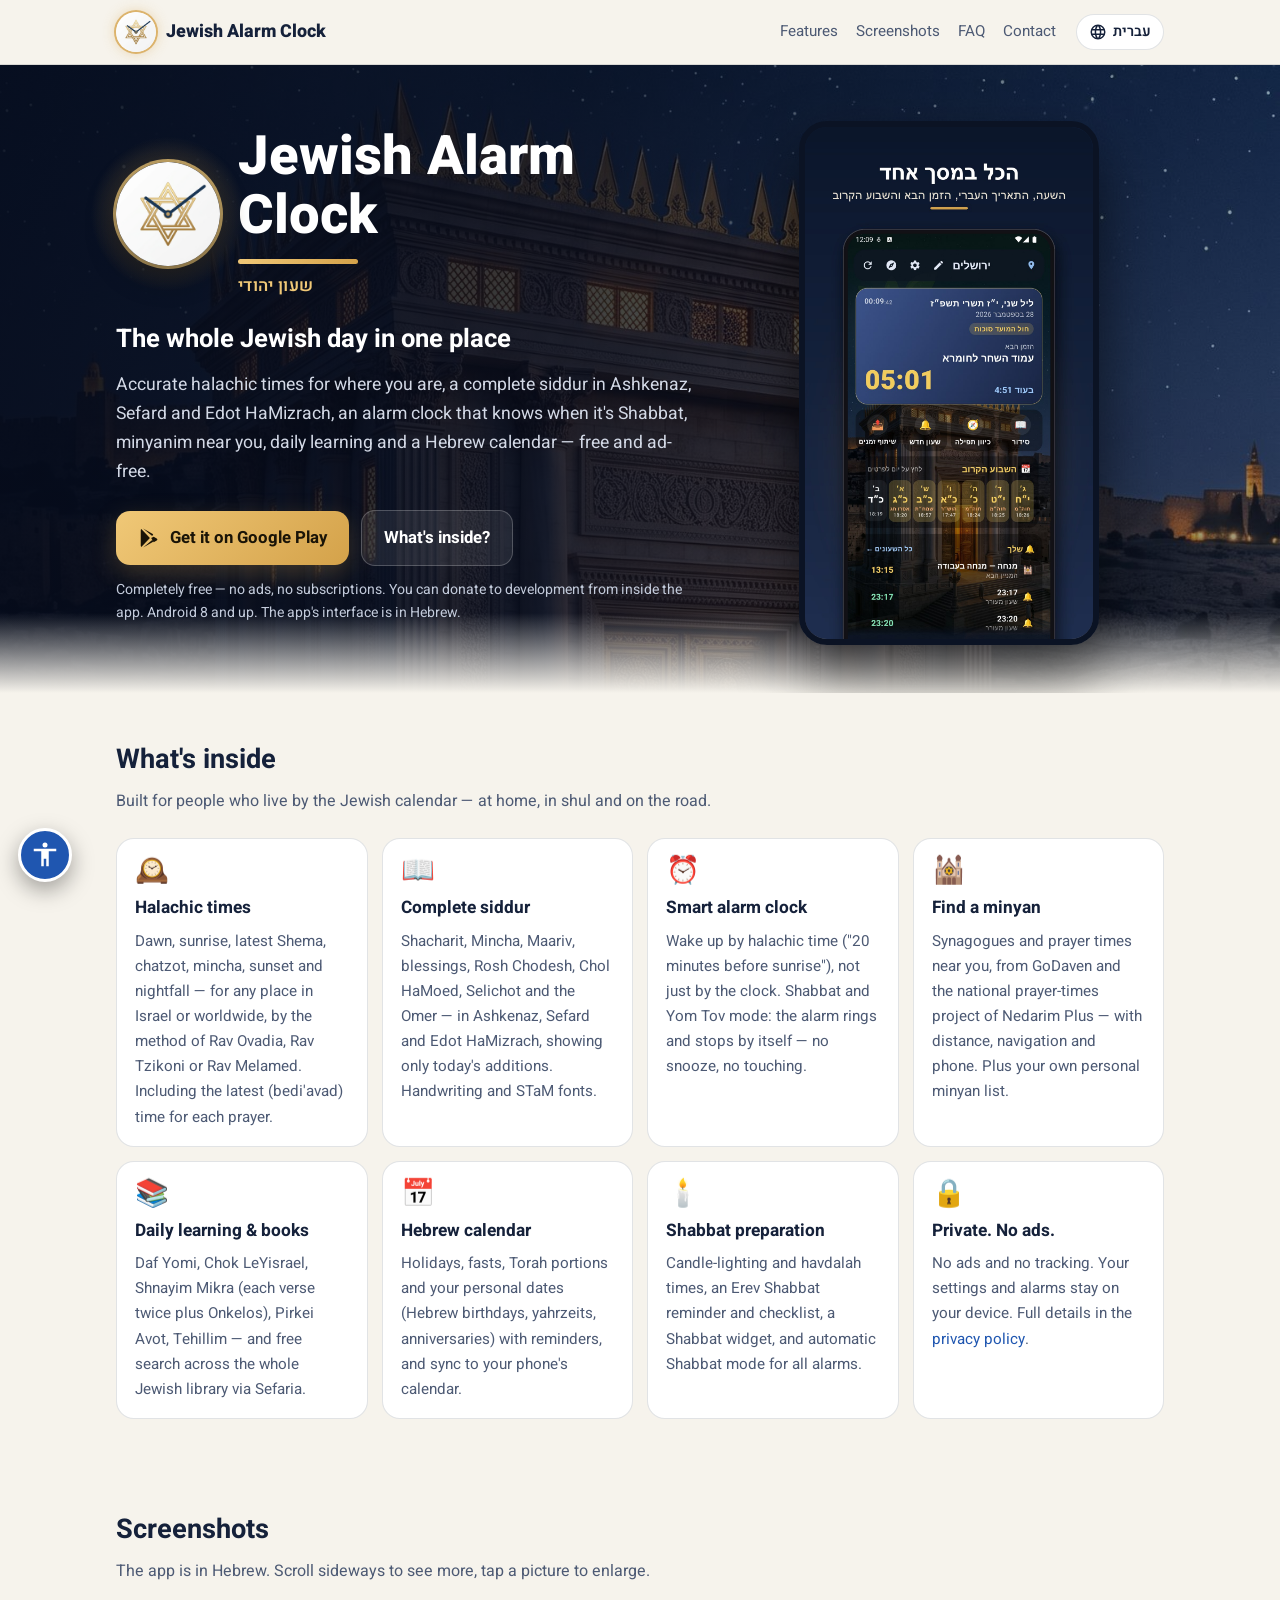
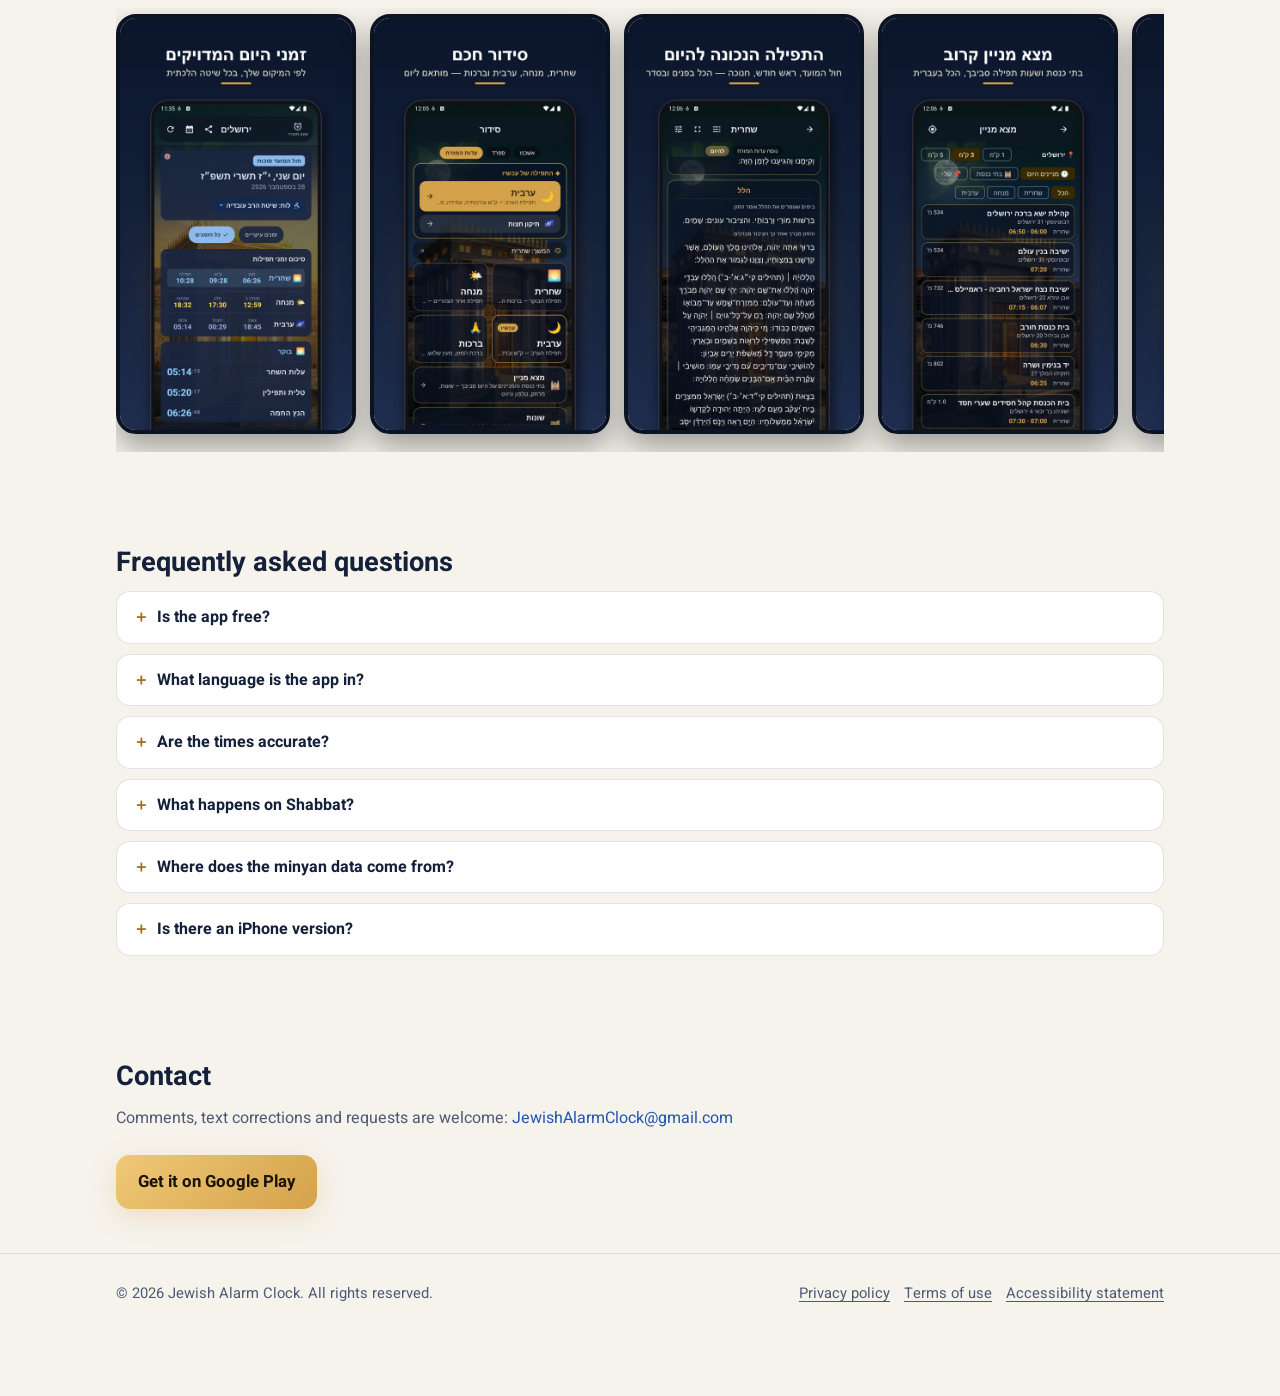
==== en/index.html @ 378f93d6 "Hero with round logo, accessibility toolbar, English version" ====
<!doctype html>
<html lang="en" dir="ltr">
<head>
  <meta charset="utf-8">
  <meta name="viewport" content="width=device-width, initial-scale=1">
  <title>Jewish Alarm Clock — halachic times, siddur, alarm clock and minyan finder</title>
  <meta name="description" content="Jewish Alarm Clock for Android: halachic times for any location, a complete siddur in three versions, an alarm clock with Shabbat mode, a minyan finder, daily learning and a Hebrew calendar — free.">
  <link rel="alternate" hreflang="he" href="https://yudati.github.io/jewish-clock-site/">
  <link rel="alternate" hreflang="en" href="https://yudati.github.io/jewish-clock-site/en/">
  <link rel="alternate" hreflang="x-default" href="https://yudati.github.io/jewish-clock-site/">
  <meta property="og:title" content="Jewish Alarm Clock — halachic times, siddur, alarm clock and minyan finder">
  <meta property="og:description" content="Jewish Alarm Clock for Android: halachic times for any location, a complete siddur in three versions, an alarm clock with Shabbat mode, a minyan finder, daily learning and a Hebrew calendar — free.">
  <meta property="og:image" content="https://yudati.github.io/jewish-clock-site/assets/feature.jpg">
  <meta property="og:type" content="website">
  <meta name="theme-color" content="#0f1a2e">
  <link rel="icon" href="../assets/favicon.png">
  <link rel="apple-touch-icon" href="../assets/logo-256.png">
  <link rel="preconnect" href="https://fonts.googleapis.com">
  <link href="https://fonts.googleapis.com/css2?family=Heebo:wght@400;500;600;700;800&display=swap" rel="stylesheet">
  <link rel="stylesheet" href="../style.css?v=3">
</head>
<body>
<a class="skip" href="#main">Skip to content</a>
<nav class="nav" aria-label="Main navigation">
  <div class="wrap">
    <a class="brand" href="#"><img src="../assets/logo-256.png" alt="" width="40" height="40">Jewish Alarm Clock</a>
    <div class="links"><a href="#features">Features</a><a href="#shots">Screenshots</a><a href="#faq">FAQ</a><a href="#contact">Contact</a></div>
    <div class="tools"><a class="chip-btn" href="../index.html" hreflang="he" lang="he"><svg viewBox="0 0 24 24" aria-hidden="true"><path fill="currentColor" d="M12 2a10 10 0 1 0 0 20 10 10 0 0 0 0-20zm6.9 6h-2.9a15.7 15.7 0 0 0-1.4-3.6A8 8 0 0 1 18.9 8zM12 4c.8 1.2 1.5 2.5 1.9 4h-3.8c.4-1.5 1.1-2.8 1.9-4zM4.3 14a8.2 8.2 0 0 1 0-4h3.4a16.5 16.5 0 0 0 0 4H4.3zm.8 2h2.9c.3 1.3.8 2.5 1.4 3.6A8 8 0 0 1 5.1 16zM8 8H5.1a8 8 0 0 1 4.3-3.6C8.8 5.5 8.3 6.7 8 8zm4 12c-.8-1.2-1.5-2.5-1.9-4h3.8c-.4 1.5-1.1 2.8-1.9 4zm2.3-6H9.7a14.7 14.7 0 0 1 0-4h4.6a14.7 14.7 0 0 1 0 4zm.3 5.6c.6-1.1 1.1-2.3 1.4-3.6h2.9a8 8 0 0 1-4.3 3.6zm1.7-5.6a16.5 16.5 0 0 0 0-4h3.4a8.2 8.2 0 0 1 0 4h-3.4z"/></svg>עברית</a></div>
  </div>
</nav>
<header class="hero">
  <div class="wrap">
    <div>
      <div class="brandblock">
        <div class="logo-glow"><img src="../assets/logo-256.png" alt="" width="104" height="104"></div>
        <div class="brandtext">
          <h1>Jewish Alarm Clock</h1>
          <div class="goldbar" aria-hidden="true"></div>
          <div class="latin" lang="he">שעון יהודי</div>
        </div>
      </div>
      <p class="tagline">The whole Jewish day in one place</p>
      <p class="lead">Accurate halachic times for where you are, a complete siddur in Ashkenaz, Sefard and Edot HaMizrach, an alarm clock that knows when it's Shabbat, minyanim near you, daily learning and a Hebrew calendar — free and ad-free.</p>
      <div class="cta">
        <a class="btn" href="https://play.google.com/store/apps/details?id=com.jewishalarmclock.app" rel="noopener"><svg viewBox="0 0 24 24" aria-hidden="true"><path fill="currentColor" d="M3.6 2.3 13 12l-9.4 9.7c-.4-.3-.6-.8-.6-1.4V3.7c0-.6.2-1.1.6-1.4zm11.9 7.6L5.6 1.6l11 6.3-1.1 2zm0 4.2 1.1 2-11 6.3 9.9-8.3zm1.6-3.5 3.3 1.9c1 .6 1 1.6 0 2.2l-3.3 1.9L14.4 12l2.7-1.4z"/></svg>Get it on Google Play</a>
        <a class="btn ghost" href="#features">What's inside?</a>
      </div>
      <p class="note">Completely free — no ads, no subscriptions. You can donate to development from inside the app. Android 8 and up. The app's interface is in Hebrew.</p>
    </div>
    <img class="shot zoom" src="../assets/01_s_home.jpg?v=2" alt="The app's home screen: Hebrew date, upcoming times and shortcuts" width="1080" height="1920">
  </div>
</header>
<main id="main">
<section id="features">
  <div class="wrap">
    <h2>What's inside</h2>
    <p class="sub">Built for people who live by the Jewish calendar — at home, in shul and on the road.</p>
    <div class="grid">
      <div class="card"><div class="ic">🕰️</div><h3>Halachic times</h3><p>Dawn, sunrise, latest Shema, chatzot, mincha, sunset and nightfall — for any place in Israel or worldwide, by the method of Rav Ovadia, Rav Tzikoni or Rav Melamed. Including the latest (bedi'avad) time for each prayer.</p></div>
      <div class="card"><div class="ic">📖</div><h3>Complete siddur</h3><p>Shacharit, Mincha, Maariv, blessings, Rosh Chodesh, Chol HaMoed, Selichot and the Omer — in Ashkenaz, Sefard and Edot HaMizrach, showing only today's additions. Handwriting and STaM fonts.</p></div>
      <div class="card"><div class="ic">⏰</div><h3>Smart alarm clock</h3><p>Wake up by halachic time ("20 minutes before sunrise"), not just by the clock. Shabbat and Yom Tov mode: the alarm rings and stops by itself — no snooze, no touching.</p></div>
      <div class="card"><div class="ic">🕍</div><h3>Find a minyan</h3><p>Synagogues and prayer times near you, from GoDaven and the national prayer-times project of Nedarim Plus — with distance, navigation and phone. Plus your own personal minyan list.</p></div>
      <div class="card"><div class="ic">📚</div><h3>Daily learning &amp; books</h3><p>Daf Yomi, Chok LeYisrael, Shnayim Mikra (each verse twice plus Onkelos), Pirkei Avot, Tehillim — and free search across the whole Jewish library via Sefaria.</p></div>
      <div class="card"><div class="ic">📅</div><h3>Hebrew calendar</h3><p>Holidays, fasts, Torah portions and your personal dates (Hebrew birthdays, yahrzeits, anniversaries) with reminders, and sync to your phone's calendar.</p></div>
      <div class="card"><div class="ic">🕯️</div><h3>Shabbat preparation</h3><p>Candle-lighting and havdalah times, an Erev Shabbat reminder and checklist, a Shabbat widget, and automatic Shabbat mode for all alarms.</p></div>
      <div class="card"><div class="ic">🔒</div><h3>Private. No ads.</h3><p>No ads and no tracking. Your settings and alarms stay on your device. Full details in the <a href="privacy.html">privacy policy</a>.</p></div>
    </div>
  </div>
</section>

<section id="shots">
  <div class="wrap">
    <h2>Screenshots</h2>
    <p class="sub">The app is in Hebrew. Scroll sideways to see more, tap a picture to enlarge.</p>
    <div class="shots">
      <img class="zoom" src="../assets/02_s_zmanim.jpg?v=2" alt="Halachic times screen with the prayer-times summary" loading="lazy" width="1080" height="1920">
      <img class="zoom" src="../assets/03_s_siddur.jpg?v=2" alt="Siddur menu" loading="lazy" width="1080" height="1920">
      <img class="zoom" src="../assets/04_s_reader.jpg?v=2" alt="A prayer page in the siddur" loading="lazy" width="1080" height="1920">
      <img class="zoom" src="../assets/05_s_minyan.jpg?v=2" alt="Find a minyan screen with nearby synagogues" loading="lazy" width="1080" height="1920">
      <img class="zoom" src="../assets/06_s_books.jpg?v=2" alt="Books and daily learning screen" loading="lazy" width="1080" height="1920">
      <img class="zoom" src="../assets/07_s_alarms.jpg?v=2" alt="Alarm list" loading="lazy" width="1080" height="1920">
      <img class="zoom" src="../assets/08_s_calendar.jpg?v=2" alt="Hebrew calendar" loading="lazy" width="1080" height="1920">
    </div>
  </div>
</section>

<section id="faq">
  <div class="wrap">
    <h2>Frequently asked questions</h2>
    <details><summary>Is the app free?</summary><p>Yes, completely. Every feature is open to everyone, with no ads and no subscription. If you'd like to support development, you can make a one-time donation (₪18 to ₪100) through Google Play from Settings › Donate. A donation doesn't unlock anything — it's simply a thank-you.</p></details>
    <details><summary>What language is the app in?</summary><p>The app's interface is in Hebrew, and the siddur and texts are in Hebrew and Aramaic. It works for any location in the world, including the diaspora (second day of Yom Tov, diaspora Torah readings).</p></details>
    <details><summary>Are the times accurate?</summary><p>Times are calculated astronomically for the location and method you chose, on the stringent side. They are a helpful tool, not a halachic ruling — when in doubt, compare with a printed calendar and ask a rabbi.</p></details>
    <details><summary>What happens on Shabbat?</summary><p>In Shabbat mode, an alarm set for Shabbat or Yom Tov rings and stops by itself after a set time, with no snooze, so you never need to touch the phone. Regular alarms are silenced automatically from candle lighting until Shabbat ends.</p></details>
    <details><summary>Where does the minyan data come from?</summary><p>From GoDaven and the national prayer-times project of Nedarim Plus, and from OpenStreetMap. The data is provided by the communities themselves and may change — it's worth checking before you go.</p></details>
    <details><summary>Is there an iPhone version?</summary><p>For now the app is available for Android only.</p></details>
  </div>
</section>

<section id="contact">
  <div class="wrap">
    <h2>Contact</h2>
    <p class="sub">Comments, text corrections and requests are welcome: <a href="mailto:JewishAlarmClock@gmail.com">JewishAlarmClock@gmail.com</a></p>
    <a class="btn" href="https://play.google.com/store/apps/details?id=com.jewishalarmclock.app" rel="noopener">Get it on Google Play</a>
  </div>
</section>
</main>
<footer>
  <div class="wrap">
    <span>© <span id="y">2026</span> Jewish Alarm Clock. All rights reserved.</span>
    <nav class="legal" aria-label="Legal documents"><a href="privacy.html">Privacy policy</a><a href="terms.html">Terms of use</a><a href="accessibility.html">Accessibility statement</a></nav>
  </div>
</footer>
<script src="../site.js?v=3" defer></script>
</body>
</html>
---- style.css ----
/* שעון יהודי — אתר נחיתה ודפים משפטיים. צבעי האפליקציה: כחול-לילה + זהב. עברית (RTL) ואנגלית (LTR). */
:root {
  --bg: #0f1a2e;
  --bg-2: #16243d;
  --card: rgba(255, 255, 255, 0.06);
  --card-border: rgba(255, 255, 255, 0.10);
  --text: #f1f4fa;
  --muted: #b4bdd0;
  --gold: #d4a24a;
  --gold-2: #f0c877;
  --blue: #9cc0ff;
  --radius: 18px;
  --max: 1080px;
  --focus: #ffd34d;
}
@media (prefers-color-scheme: light) {
  :root:not([data-theme="dark"]) {
    --bg: #f6f3ec;
    --bg-2: #ffffff;
    --card: #ffffff;
    --card-border: rgba(15, 26, 46, 0.12);
    --text: #15213a;
    --muted: #4d5a74;
    --gold: #9a6d1c;
    --gold-2: #c9962f;
    --blue: #1f56b0;
    --focus: #1f56b0;
  }
}
* { box-sizing: border-box; }
html { scroll-behavior: smooth; }
body {
  margin: 0;
  background: var(--bg);
  color: var(--text);
  font-family: "Heebo", "Segoe UI", Arial, sans-serif;
  font-size: 1rem;
  line-height: 1.65;
  -webkit-font-smoothing: antialiased;
}
a { color: var(--blue); text-decoration: none; }
a:hover { text-decoration: underline; }
img { max-width: 100%; display: block; }
.wrap { max-width: var(--max); margin: 0 auto; padding: 0 16px; }
:focus-visible { outline: 3px solid var(--focus); outline-offset: 3px; border-radius: 6px; }

/* דילוג לתוכן — מופיע רק בניווט מקלדת */
.skip {
  position: absolute; inset-inline-start: 12px; top: -60px; z-index: 100;
  background: var(--gold-2); color: #1a1407; padding: 10px 16px; border-radius: 10px; font-weight: 700;
}
.skip:focus { top: 12px; }

/* ── ניווט ─────────────────────────────────────────── */
.nav {
  position: sticky; top: 0; z-index: 20;
  background: color-mix(in srgb, var(--bg) 88%, transparent);
  backdrop-filter: blur(10px);
  border-bottom: 1px solid var(--card-border);
}
.nav .wrap { display: flex; align-items: center; gap: 14px; height: 64px; }
.nav .brand { display: flex; align-items: center; gap: 10px; font-weight: 800; font-size: 1.12rem; color: var(--text); }
.nav .brand:hover { text-decoration: none; }
.nav .brand img {
  width: 40px; height: 40px; border-radius: 50%;
  box-shadow: 0 0 0 2px rgba(212, 162, 74, .75), 0 0 14px rgba(212, 162, 74, .45);
}
.nav .links { margin-inline-start: auto; display: flex; gap: 18px; font-size: .95rem; }
.nav .links a { color: var(--muted); }
.nav .links a:hover { color: var(--text); text-decoration: none; }
.nav .tools { display: flex; gap: 8px; align-items: center; }
.nav .links + .tools { margin-inline-start: 6px; }
.nav .wrap > .tools:first-of-type { margin-inline-start: auto; }
.chip-btn {
  display: inline-flex; align-items: center; gap: 6px; height: 36px; padding: 0 12px;
  border-radius: 999px; border: 1px solid var(--card-border); background: var(--card);
  color: var(--text); font: inherit; font-size: .9rem; font-weight: 600; cursor: pointer;
}
.chip-btn:hover { border-color: var(--gold); text-decoration: none; }
.chip-btn svg { width: 18px; height: 18px; }
@media (max-width: 760px) { .nav .links { display: none; } .nav .tools { margin-inline-start: auto; } }

/* ── כפתורים ───────────────────────────────────────── */
.btn {
  display: inline-flex; align-items: center; gap: 10px;
  padding: 13px 22px; border-radius: 14px; font-weight: 700; font-size: 1.05rem;
  background: linear-gradient(135deg, #f0c877, #d4a24a);
  color: #1a1407; box-shadow: 0 8px 24px rgba(212, 162, 74, .25);
  transition: transform .15s ease, box-shadow .15s ease; border: 0; cursor: pointer;
}
.btn:hover { transform: translateY(-1px); box-shadow: 0 12px 28px rgba(212, 162, 74, .35); text-decoration: none; }
.btn svg { width: 22px; height: 22px; }
.btn.ghost { background: rgba(255,255,255,.08); color: #fff; border: 1px solid rgba(255,255,255,.22); box-shadow: none; }

/* ── גיבור — בהשראת תמונת החנות: לילה, בית המקדש, לוגו עגול עם הילה זהובה ── */
.hero {
  position: relative; overflow: hidden; color: #f4f6fb;
  background: #0a1226 url("assets/hero-bg.jpg") center 40% / cover no-repeat;
  padding: 56px 0 48px;
}
.hero::before {
  content: ""; position: absolute; inset: 0;
  background: linear-gradient(to left, rgba(6, 12, 28, .92) 0%, rgba(6, 12, 28, .78) 45%, rgba(6, 12, 28, .35) 100%);
}
[dir="ltr"] .hero::before { background: linear-gradient(to right, rgba(6, 12, 28, .92) 0%, rgba(6, 12, 28, .78) 45%, rgba(6, 12, 28, .35) 100%); }
.hero::after { content: ""; position: absolute; inset: auto 0 0 0; height: 80px; background: linear-gradient(transparent, var(--bg)); }
.hero .wrap { position: relative; z-index: 1; display: grid; grid-template-columns: 1.15fr .85fr; gap: 36px; align-items: center; }
@media (max-width: 860px) {
  .hero { background-image: url("assets/hero-bg-sm.jpg"); }
  .hero::before { background: rgba(6, 12, 28, .8); }
  .hero .wrap { grid-template-columns: 1fr; text-align: center; }
  .hero .cta, .hero .brandblock { justify-content: center; }
  .hero .goldbar { margin-inline: auto; }
}
.brandblock { display: flex; align-items: center; gap: 18px; margin-bottom: 18px; }
.logo-glow { position: relative; flex: 0 0 auto; width: 104px; height: 104px; }
.logo-glow::before {
  content: ""; position: absolute; inset: -26px; border-radius: 50%;
  background: radial-gradient(circle, rgba(212, 162, 74, .55) 0%, rgba(212, 162, 74, .18) 45%, transparent 70%);
}
.logo-glow img { position: relative; width: 104px; height: 104px; border-radius: 50%; box-shadow: 0 10px 30px rgba(0,0,0,.45), 0 0 0 3px rgba(240, 200, 119, .8); }
.brandtext h1 { font-size: clamp(2.1rem, 5.4vw, 3.4rem); line-height: 1.1; margin: 0; font-weight: 800; color: #fff; }
.goldbar { width: 120px; height: 5px; border-radius: 4px; background: linear-gradient(90deg, #f0c877, #d4a24a); margin: 12px 0 8px; }
.brandtext .latin { color: #f0c877; font-weight: 600; letter-spacing: .02em; font-size: 1.05rem; }
.hero .tagline { font-size: clamp(1.25rem, 2.6vw, 1.6rem); font-weight: 700; margin: 6px 0 10px; color: #fff; }
.hero p.lead { font-size: 1.1rem; color: #d3d9e6; margin: 0 0 24px; }
.hero .cta { display: flex; gap: 12px; flex-wrap: wrap; align-items: center; }
.hero .note { font-size: .88rem; color: #c3cbdb; margin-top: 12px; }
.hero .shot {
  margin: 0 auto; width: min(300px, 70vw); height: auto;
  border-radius: 28px; border: 6px solid #0b1324; box-shadow: 0 30px 60px rgba(0,0,0,.55);
}

/* ── קטעים ─────────────────────────────────────────── */
section { padding: 44px 0; }
section h2 { font-size: 1.7rem; margin: 0 0 6px; }
section p.sub { color: var(--muted); margin: 0 0 24px; }
.grid { display: grid; grid-template-columns: repeat(auto-fit, minmax(240px, 1fr)); gap: 14px; }
.card { background: var(--card); border: 1px solid var(--card-border); border-radius: var(--radius); padding: 18px 18px 16px; }
.card .ic { font-size: 1.7rem; line-height: 1; margin-bottom: 10px; }
.card h3 { margin: 0 0 6px; font-size: 1.08rem; }
.card p { margin: 0; color: var(--muted); font-size: .95rem; }

/* ── צילומי מסך ────────────────────────────────────── */
.shots { display: flex; gap: 14px; overflow-x: auto; padding: 6px 2px 18px; scroll-snap-type: x mandatory; }
.shots img { width: 240px; height: auto; flex: 0 0 auto; border-radius: 20px; scroll-snap-align: start; border: 4px solid #0b1324; box-shadow: 0 14px 30px rgba(0,0,0,.35); }
.shots::-webkit-scrollbar { height: 8px; }
.shots::-webkit-scrollbar-thumb { background: var(--card-border); border-radius: 8px; }

/* ── שאלות ─────────────────────────────────────────── */
details { background: var(--card); border: 1px solid var(--card-border); border-radius: 14px; padding: 12px 16px; margin-bottom: 10px; }
details summary { cursor: pointer; font-weight: 700; list-style: none; }
details summary::-webkit-details-marker { display: none; }
details summary::before { content: "＋"; color: var(--gold); margin-inline-end: 8px; }
details[open] summary::before { content: "－"; }
details p { color: var(--muted); margin: 8px 0 2px; }

/* ── כותרת תחתונה ──────────────────────────────────── */
footer { border-top: 1px solid var(--card-border); padding: 28px 0 90px; color: var(--muted); font-size: .92rem; }
footer .wrap { display: flex; flex-wrap: wrap; gap: 10px 22px; align-items: center; }
footer .legal { margin-inline-start: auto; display: flex; flex-wrap: wrap; gap: 14px; }
footer a { color: var(--muted); text-decoration: underline; text-underline-offset: 3px; }

/* ── דפים משפטיים ──────────────────────────────────── */
.doc { padding: 40px 0 64px; }
.doc .wrap { max-width: 820px; }
.doc h1 { font-size: 2rem; margin: 0 0 4px; }
.doc .meta { color: var(--muted); margin-bottom: 28px; font-size: .95rem; }
.doc h2 { font-size: 1.3rem; margin: 30px 0 8px; color: var(--gold); }
.doc h3 { font-size: 1.05rem; margin: 18px 0 6px; }
.doc ul { padding-inline-start: 22px; }
.doc table { width: 100%; border-collapse: collapse; margin: 10px 0 16px; font-size: .95rem; }
.doc th, .doc td { border: 1px solid var(--card-border); padding: 8px 10px; text-align: start; vertical-align: top; }
.doc th { background: var(--card); }
.doc .box { background: var(--card); border: 1px solid var(--card-border); border-radius: 14px; padding: 14px 16px; margin: 14px 0; }
.doc .toc { display: flex; flex-wrap: wrap; gap: 8px; margin-bottom: 8px; }
.doc .toc a { background: var(--card); border: 1px solid var(--card-border); border-radius: 999px; padding: 4px 12px; font-size: .9rem; color: var(--text); }
.doc .toc a:hover { border-color: var(--gold); text-decoration: none; }
.table-scroll { overflow-x: auto; }

/* ── הגדלת תמונה ───────────────────────────────────── */
img.zoom { cursor: zoom-in; transition: transform .15s ease; }
img.zoom:hover { transform: translateY(-2px); }
.lightbox { border: 0; padding: 0; background: transparent; max-width: 100vw; max-height: 100vh; width: 100vw; height: 100vh; margin: 0; }
.lightbox[open] { display: flex; align-items: center; justify-content: center; }
.lightbox::backdrop { background: rgba(5, 9, 18, .9); backdrop-filter: blur(4px); }
.lightbox img { max-height: 92vh; max-width: 92vw; width: auto; height: auto; border-radius: 22px; box-shadow: 0 30px 80px rgba(0,0,0,.6); }
.lb-close, .lb-nav {
  position: fixed; border: 0; cursor: pointer; color: #fff; background: rgba(255,255,255,.14);
  border-radius: 999px; width: 48px; height: 48px; font-size: 26px; line-height: 48px; text-align: center;
}
.lb-close:hover, .lb-nav:hover { background: rgba(255,255,255,.26); }
.lb-close { top: 16px; inset-inline-end: 16px; font-size: 20px; }
.lb-prev { inset-inline-start: 16px; top: 50%; transform: translateY(-50%); }
.lb-next { inset-inline-end: 16px; top: 50%; transform: translateY(-50%); }
@media (max-width: 640px) { .lb-nav { width: 40px; height: 40px; line-height: 40px; } .lightbox img { max-width: 100vw; border-radius: 12px; } }

/* ── סרגל נגישות ───────────────────────────────────── */
.a11y-fab {
  position: fixed; bottom: 18px; inset-inline-start: 18px; z-index: 60;
  width: 54px; height: 54px; border-radius: 50%; border: 3px solid #fff; cursor: pointer;
  background: #1f56b0; color: #fff; box-shadow: 0 8px 22px rgba(0,0,0,.35);
  display: flex; align-items: center; justify-content: center;
}
.a11y-fab svg { width: 30px; height: 30px; }
.a11y-panel {
  position: fixed; bottom: 82px; inset-inline-start: 18px; z-index: 61;
  width: min(330px, calc(100vw - 32px)); max-height: calc(100vh - 110px); overflow-y: auto;
  background: #fff; color: #111; border-radius: 16px; box-shadow: 0 20px 50px rgba(0,0,0,.4);
  padding: 14px 14px 12px; font-size: 16px; line-height: 1.4;
}
.a11y-panel[hidden] { display: none; }
.a11y-panel h2 { font-size: 18px; margin: 0 0 10px; color: #111; display: flex; align-items: center; justify-content: space-between; }
.a11y-panel .x { border: 0; background: #eee; color: #111; width: 32px; height: 32px; border-radius: 50%; font-size: 16px; cursor: pointer; }
.a11y-panel .grid2 { display: grid; grid-template-columns: 1fr 1fr; gap: 8px; }
.a11y-panel button.opt {
  display: flex; flex-direction: column; align-items: center; gap: 4px; padding: 10px 6px;
  border: 2px solid #d6dae3; border-radius: 12px; background: #f6f7fa; color: #111;
  font: 600 14px/1.25 Arial, sans-serif; cursor: pointer; text-align: center; min-height: 72px;
}
.a11y-panel button.opt .i { font-size: 22px; line-height: 1; }
.a11y-panel button.opt[aria-pressed="true"] { border-color: #1f56b0; background: #e6efff; color: #0b2f6b; }
.a11y-panel .size { display: flex; align-items: center; gap: 8px; margin-bottom: 10px; }
.a11y-panel .size span { flex: 1; font: 600 14px Arial, sans-serif; }
.a11y-panel .size button { width: 40px; height: 40px; border-radius: 10px; border: 2px solid #d6dae3; background: #f6f7fa; font: 700 18px Arial; cursor: pointer; color: #111; }
.a11y-panel .foot { display: flex; justify-content: space-between; align-items: center; margin-top: 10px; gap: 8px; }
.a11y-panel .foot button { border: 0; background: #111; color: #fff; padding: 8px 12px; border-radius: 10px; font: 600 14px Arial; cursor: pointer; }
.a11y-panel .foot a { color: #1f56b0; font: 600 14px Arial; text-decoration: underline; }
.a11y-panel :focus-visible { outline: 3px solid #1f56b0; }

/* מצבי הנגישות — מוחלים על <html> */
html.a11y-contrast body, html.a11y-contrast .nav, html.a11y-contrast .card, html.a11y-contrast details,
html.a11y-contrast .doc .box, html.a11y-contrast .doc th { background: #000 !important; color: #fff !important; }
html.a11y-contrast .hero { background: #000 !important; }
html.a11y-contrast .hero::before, html.a11y-contrast .hero::after { display: none; }
html.a11y-contrast * { border-color: #fff !important; text-shadow: none !important; }
html.a11y-contrast p, html.a11y-contrast li, html.a11y-contrast .sub, html.a11y-contrast .muted,
html.a11y-contrast .card p, html.a11y-contrast details p, html.a11y-contrast footer,
html.a11y-contrast .hero p.lead, html.a11y-contrast .hero .note, html.a11y-contrast .nav .links a { color: #fff !important; }
html.a11y-contrast a, html.a11y-contrast .doc h2, html.a11y-contrast .brandtext .latin { color: #ffeb3b !important; }
html.a11y-contrast .btn { background: #ffeb3b !important; color: #000 !important; }
html.a11y-gray .nav, html.a11y-gray header, html.a11y-gray main, html.a11y-gray section, html.a11y-gray footer { filter: grayscale(1); }
html.a11y-links a { text-decoration: underline !important; text-underline-offset: 3px; font-weight: 700; }
html.a11y-font body, html.a11y-font button, html.a11y-font input { font-family: Arial, "Segoe UI", sans-serif !important; letter-spacing: .03em; word-spacing: .12em; }
html.a11y-font p, html.a11y-font li { line-height: 1.95 !important; }
html.a11y-still *, html.a11y-still *::before, html.a11y-still *::after { animation: none !important; transition: none !important; scroll-behavior: auto !important; }
html.a11y-cursor, html.a11y-cursor * {
  cursor: url("data:image/svg+xml,%3Csvg xmlns='http://www.w3.org/2000/svg' width='48' height='48' viewBox='0 0 48 48'%3E%3Cpath d='M6 4l30 18-13 3 8 16-6 3-8-16-11 9z' fill='%23000' stroke='%23fff' stroke-width='2.5'/%3E%3C/svg%3E") 4 2, auto !important;
}
@media (prefers-reduced-motion: reduce) {
  *, *::before, *::after { animation: none !important; transition: none !important; scroll-behavior: auto !important; }
}
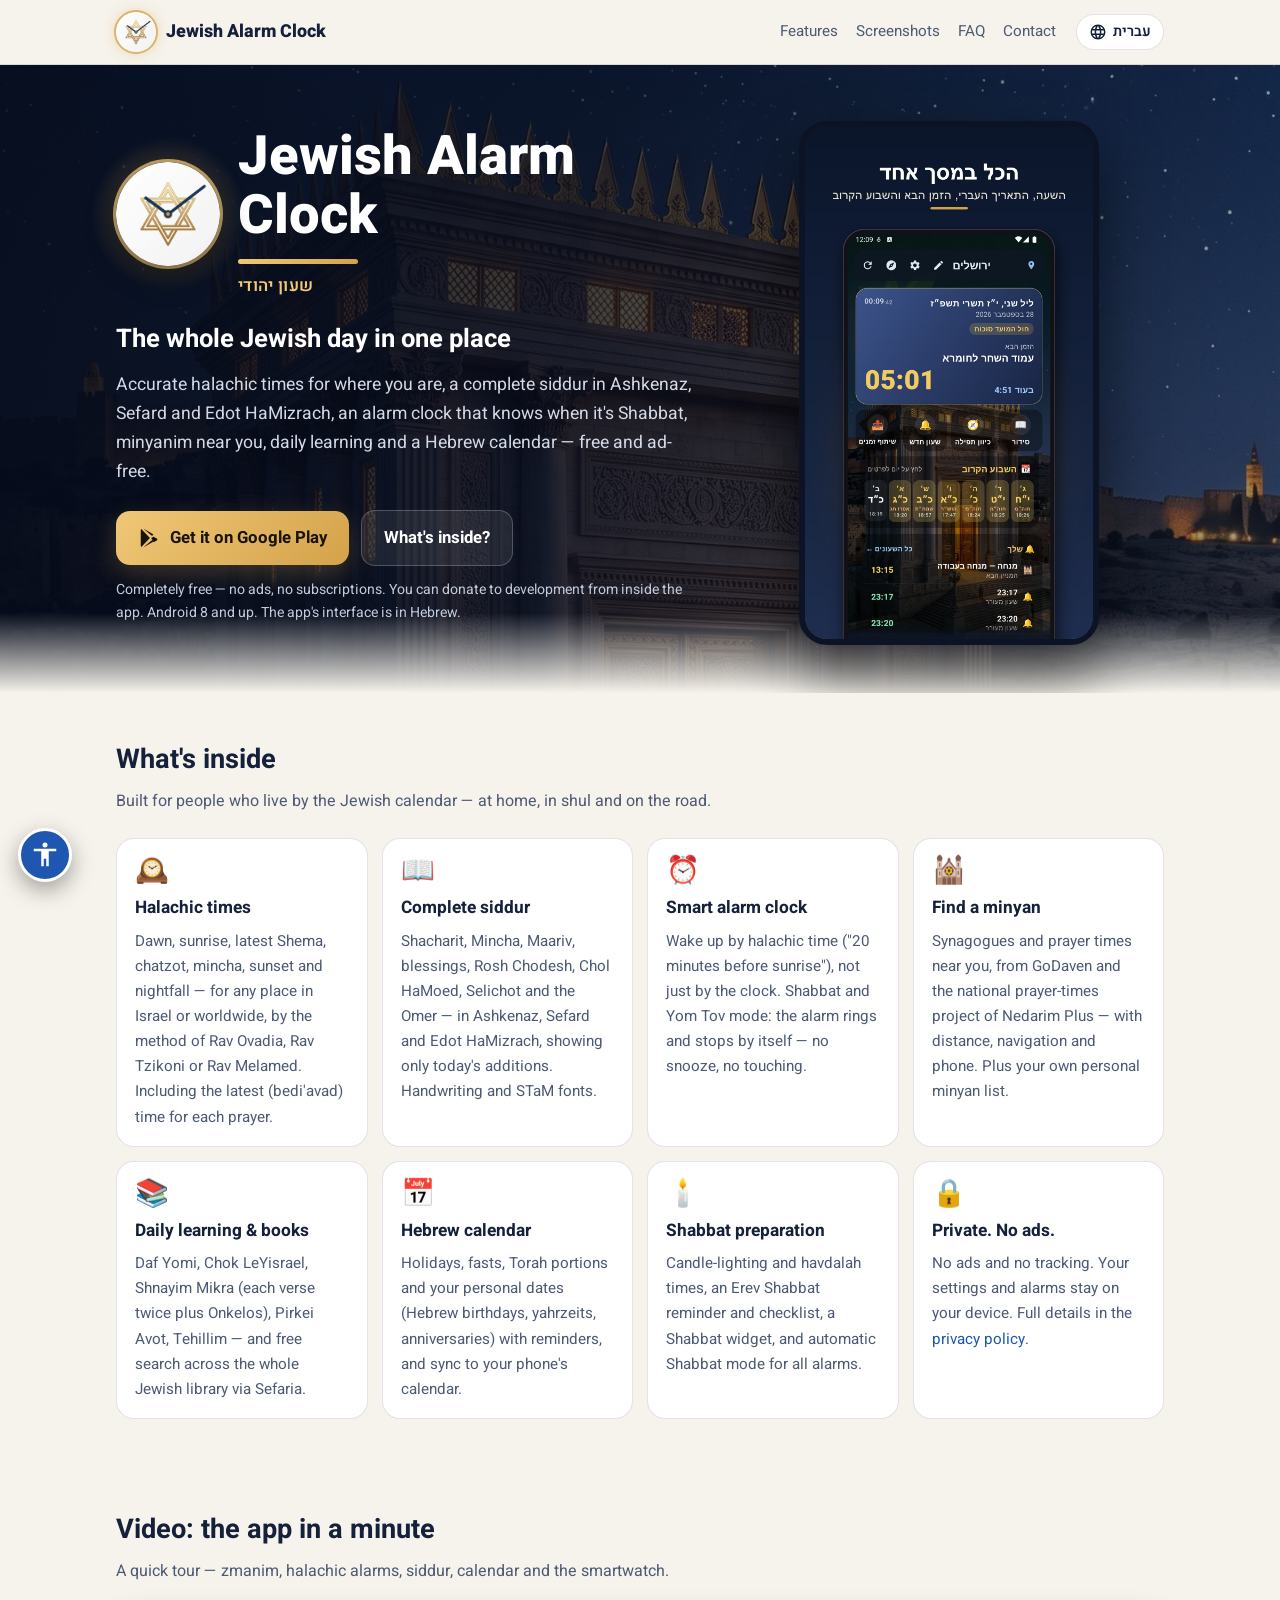
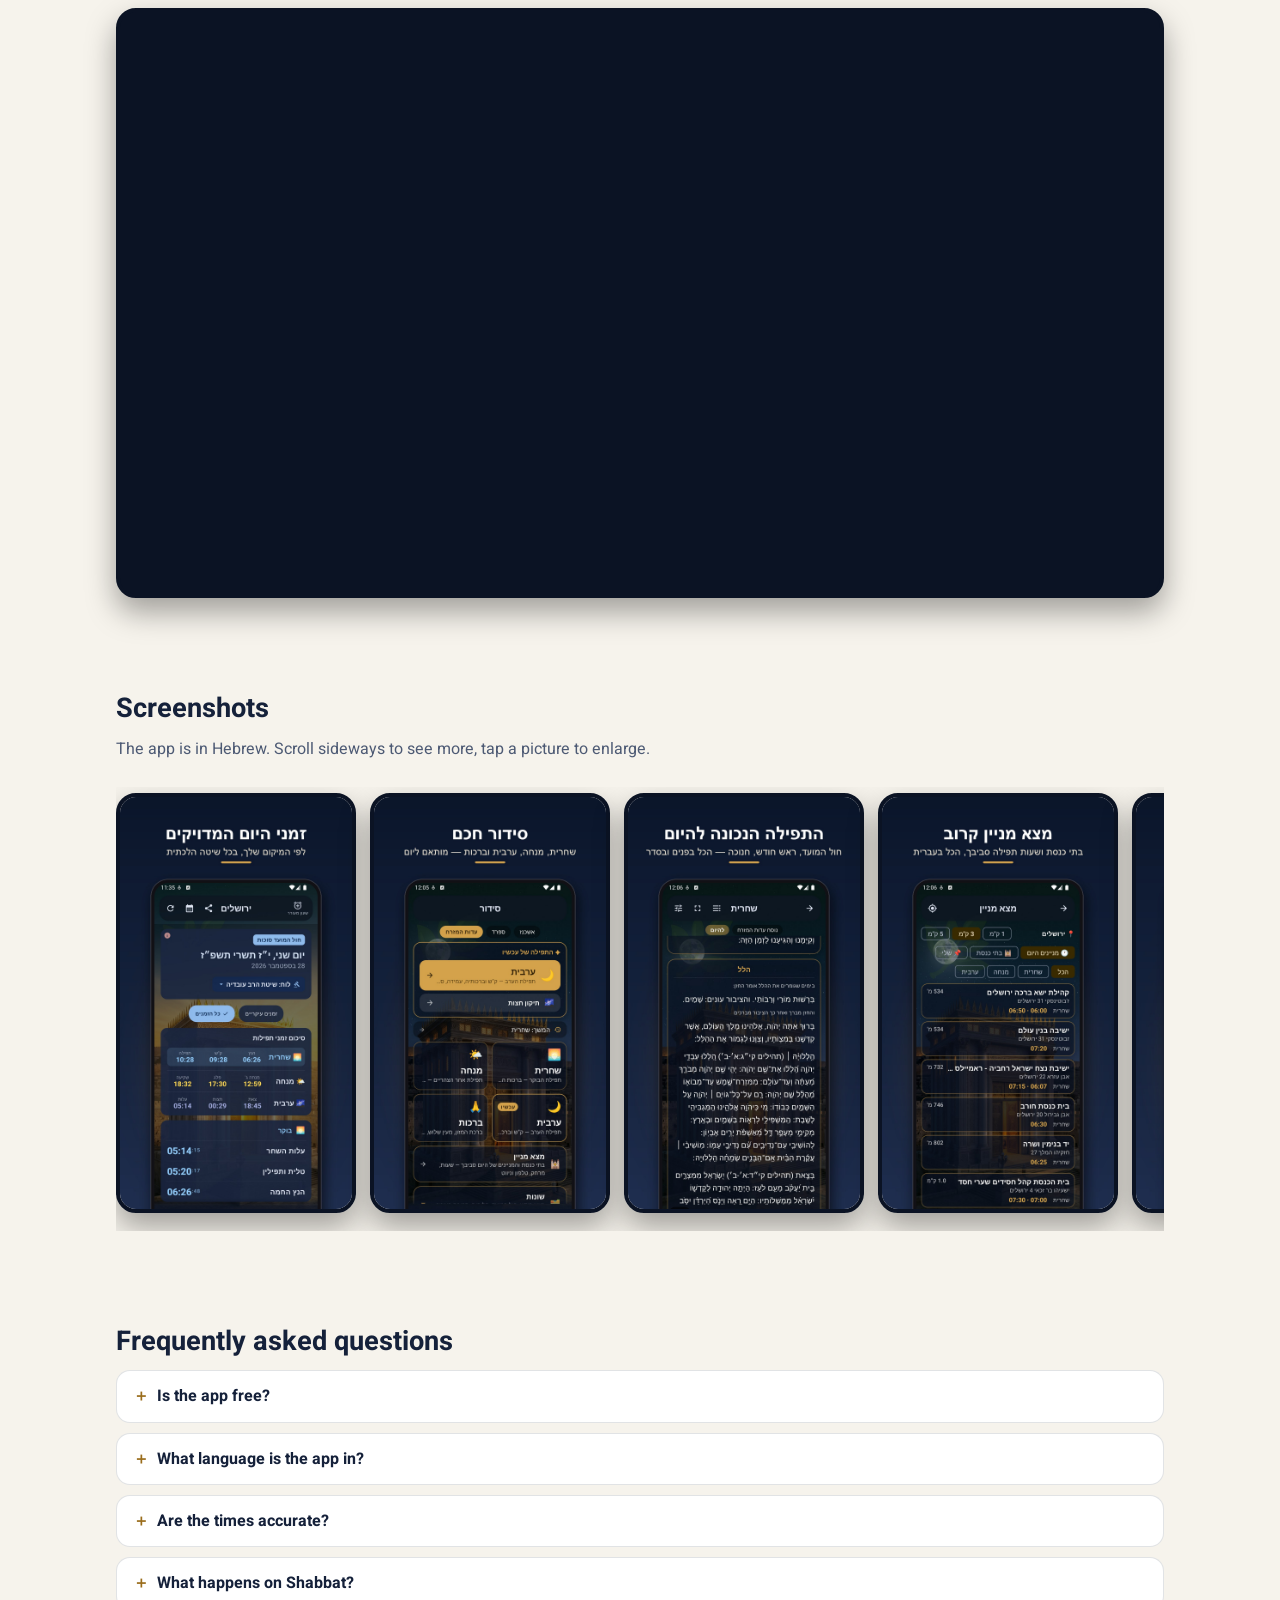
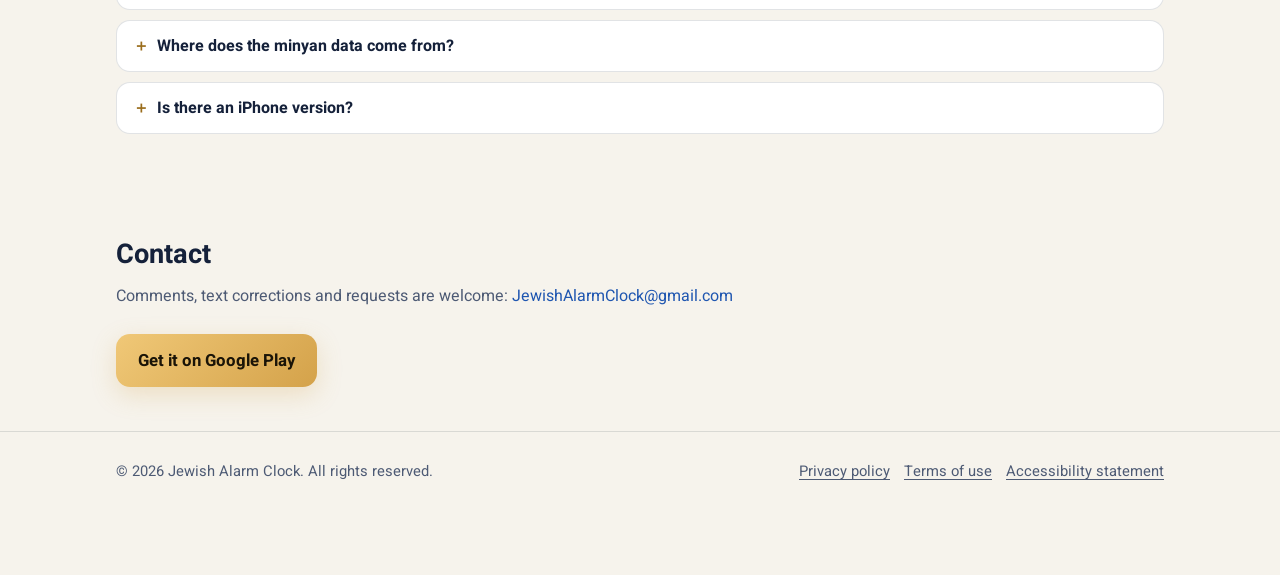
==== commit bb27265d: "Video section: YouTube tour of the app (he + en); CSS v4" ====
--- a/en/index.html
+++ b/en/index.html
@@ -17,7 +17,7 @@
   <link rel="apple-touch-icon" href="../assets/logo-256.png">
   <link rel="preconnect" href="https://fonts.googleapis.com">
   <link href="https://fonts.googleapis.com/css2?family=Heebo:wght@400;500;600;700;800&display=swap" rel="stylesheet">
-  <link rel="stylesheet" href="../style.css?v=3">
+  <link rel="stylesheet" href="../style.css?v=4">
 </head>
 <body>
 <a class="skip" href="#main">Skip to content</a>
@@ -68,6 +68,18 @@
   </div>
 </section>
 
+<section id="video">
+  <div class="wrap">
+    <h2>Video: the app in a minute</h2>
+    <p class="sub">A quick tour — zmanim, halachic alarms, siddur, calendar and the smartwatch.</p>
+    <div class="video">
+      <iframe src="https://www.youtube-nocookie.com/embed/9SpjbKJ_lQs?rel=0" title="Jewish Alarm Clock – video tour" loading="lazy"
+        allow="accelerometer; encrypted-media; gyroscope; picture-in-picture; web-share" allowfullscreen
+        referrerpolicy="strict-origin-when-cross-origin"></iframe>
+    </div>
+  </div>
+</section>
+
 <section id="shots">
   <div class="wrap">
     <h2>Screenshots</h2>
@@ -110,6 +122,6 @@
     <nav class="legal" aria-label="Legal documents"><a href="privacy.html">Privacy policy</a><a href="terms.html">Terms of use</a><a href="accessibility.html">Accessibility statement</a></nav>
   </div>
 </footer>
-<script src="../site.js?v=3" defer></script>
+<script src="../site.js?v=4" defer></script>
 </body>
 </html>
--- a/style.css
+++ b/style.css
@@ -142,6 +142,9 @@
 .card p { margin: 0; color: var(--muted); font-size: .95rem; }
 
 /* ── צילומי מסך ────────────────────────────────────── */
+/* video — responsive 16:9 YouTube embed */
+.video { position: relative; aspect-ratio: 16 / 9; border-radius: 20px; overflow: hidden; border: 4px solid #0b1324; box-shadow: 0 14px 30px rgba(0,0,0,.35); background: #0b1324; }
+.video iframe { position: absolute; inset: 0; width: 100%; height: 100%; border: 0; }
 .shots { display: flex; gap: 14px; overflow-x: auto; padding: 6px 2px 18px; scroll-snap-type: x mandatory; }
 .shots img { width: 240px; height: auto; flex: 0 0 auto; border-radius: 20px; scroll-snap-align: start; border: 4px solid #0b1324; box-shadow: 0 14px 30px rgba(0,0,0,.35); }
 .shots::-webkit-scrollbar { height: 8px; }
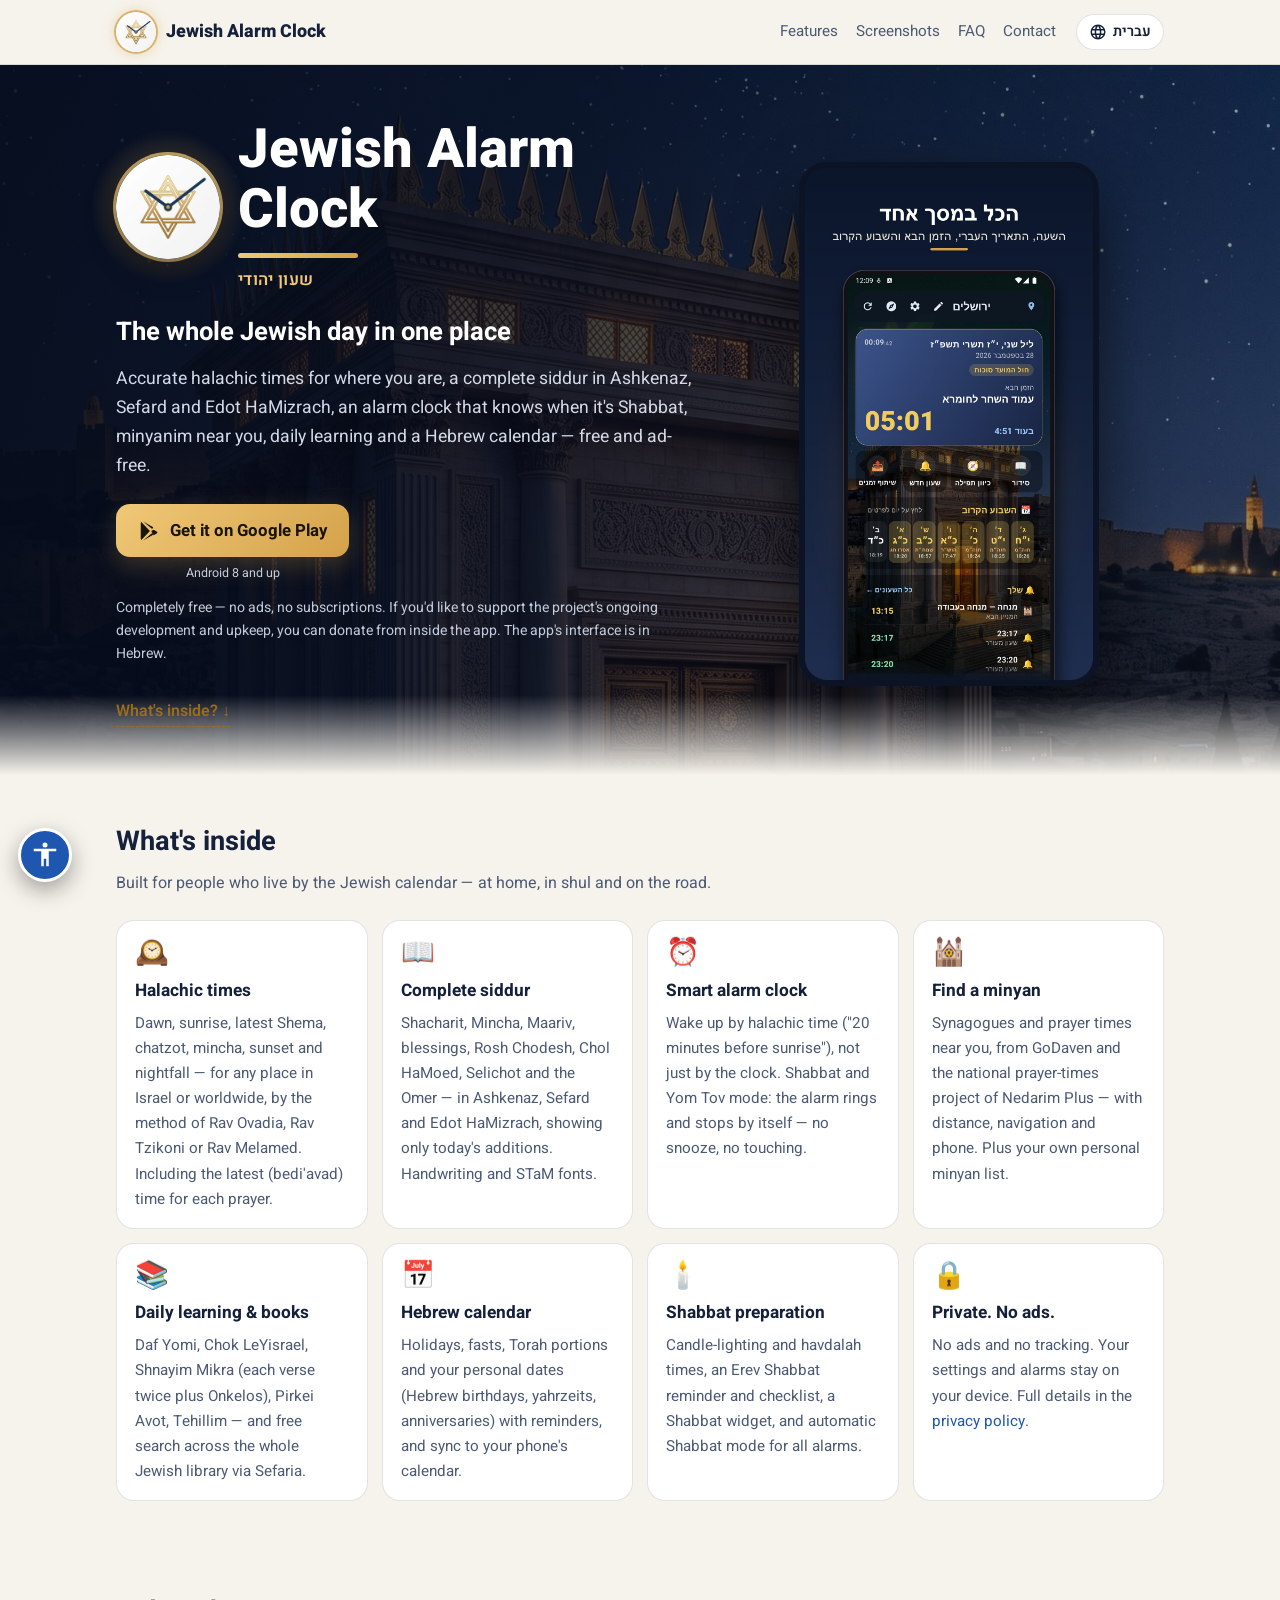
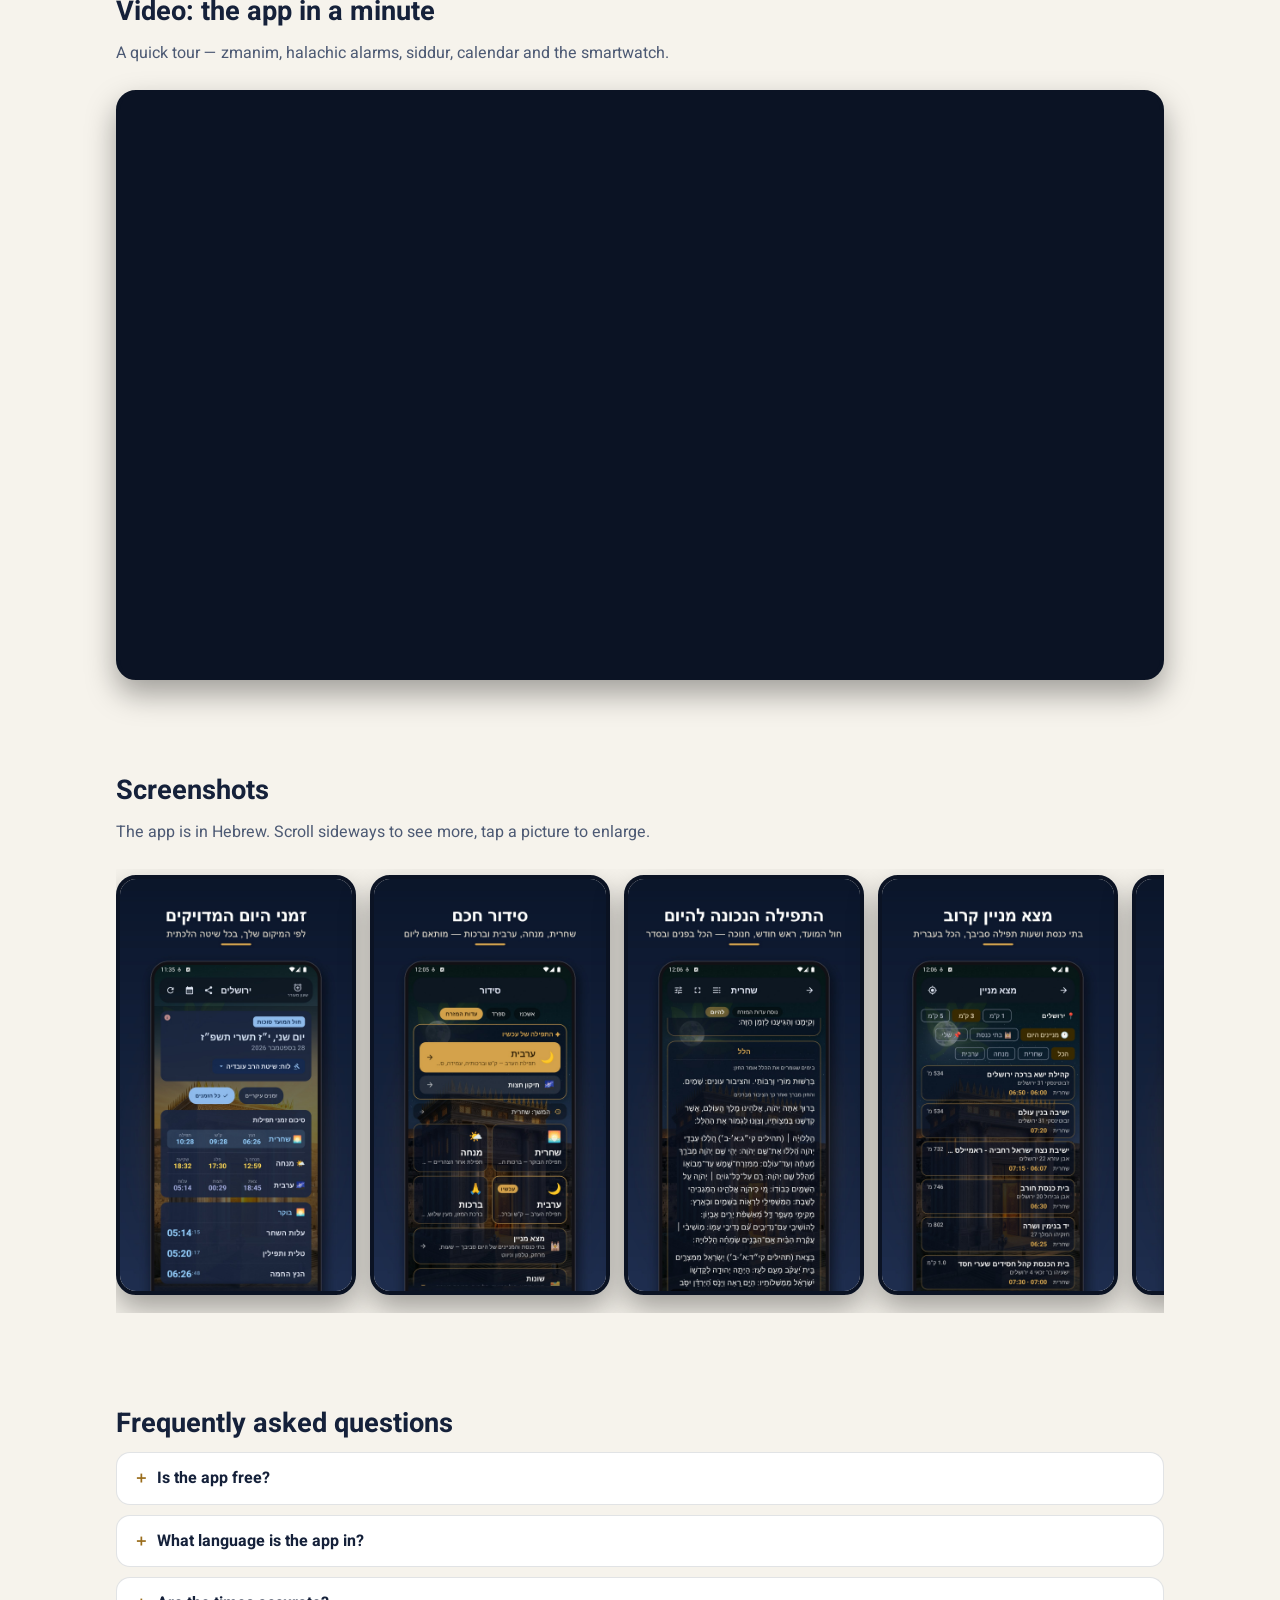
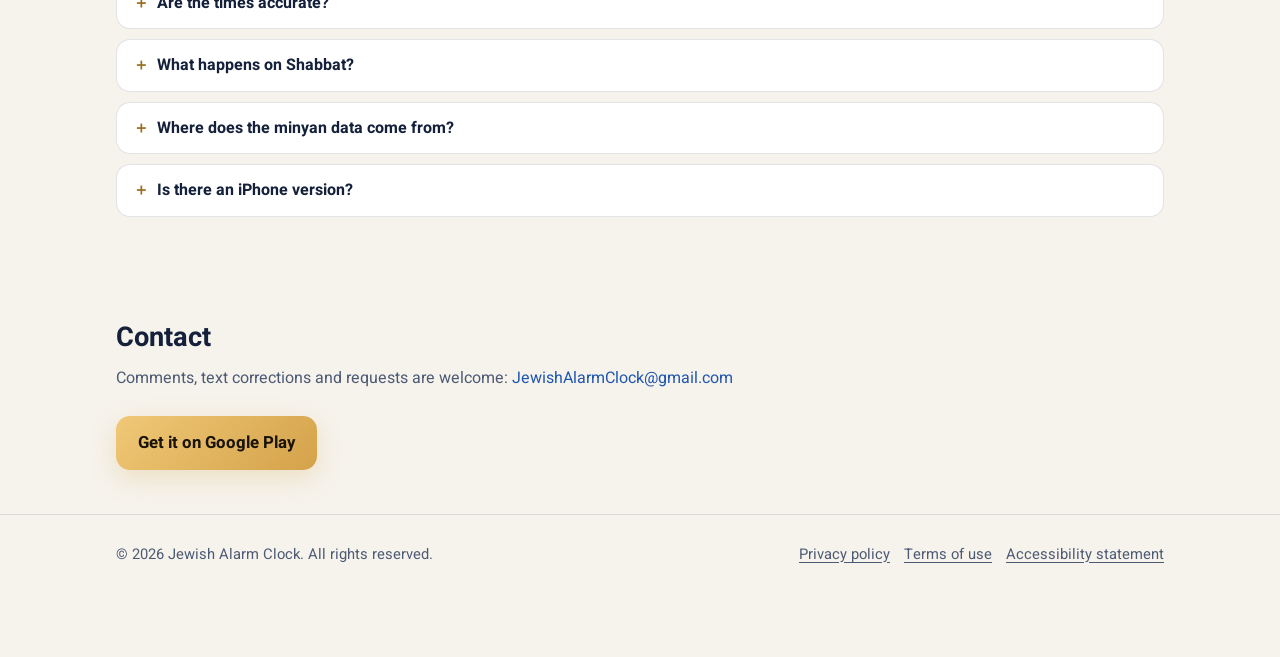
==== commit b6c285d4: "Hero: download button alone + Android 8+ note; what's-inside link; donation wording" ====
--- a/en/index.html
+++ b/en/index.html
@@ -17,7 +17,7 @@
   <link rel="apple-touch-icon" href="../assets/logo-256.png">
   <link rel="preconnect" href="https://fonts.googleapis.com">
   <link href="https://fonts.googleapis.com/css2?family=Heebo:wght@400;500;600;700;800&display=swap" rel="stylesheet">
-  <link rel="stylesheet" href="../style.css?v=4">
+  <link rel="stylesheet" href="../style.css?v=5">
 </head>
 <body>
 <a class="skip" href="#main">Skip to content</a>
@@ -42,10 +42,13 @@
       <p class="tagline">The whole Jewish day in one place</p>
       <p class="lead">Accurate halachic times for where you are, a complete siddur in Ashkenaz, Sefard and Edot HaMizrach, an alarm clock that knows when it's Shabbat, minyanim near you, daily learning and a Hebrew calendar — free and ad-free.</p>
       <div class="cta">
-        <a class="btn" href="https://play.google.com/store/apps/details?id=com.jewishalarmclock.app" rel="noopener"><svg viewBox="0 0 24 24" aria-hidden="true"><path fill="currentColor" d="M3.6 2.3 13 12l-9.4 9.7c-.4-.3-.6-.8-.6-1.4V3.7c0-.6.2-1.1.6-1.4zm11.9 7.6L5.6 1.6l11 6.3-1.1 2zm0 4.2 1.1 2-11 6.3 9.9-8.3zm1.6-3.5 3.3 1.9c1 .6 1 1.6 0 2.2l-3.3 1.9L14.4 12l2.7-1.4z"/></svg>Get it on Google Play</a>
-        <a class="btn ghost" href="#features">What's inside?</a>
+        <div class="dl">
+          <a class="btn" href="https://play.google.com/store/apps/details?id=com.jewishalarmclock.app" rel="noopener"><svg viewBox="0 0 24 24" aria-hidden="true"><path fill="currentColor" d="M3.6 2.3 13 12l-9.4 9.7c-.4-.3-.6-.8-.6-1.4V3.7c0-.6.2-1.1.6-1.4zm11.9 7.6L5.6 1.6l11 6.3-1.1 2zm0 4.2 1.1 2-11 6.3 9.9-8.3zm1.6-3.5 3.3 1.9c1 .6 1 1.6 0 2.2l-3.3 1.9L14.4 12l2.7-1.4z"/></svg>Get it on Google Play</a>
+          <span class="req">Android 8 and up</span>
+        </div>
       </div>
-      <p class="note">Completely free — no ads, no subscriptions. You can donate to development from inside the app. Android 8 and up. The app's interface is in Hebrew.</p>
+      <p class="note">Completely free — no ads, no subscriptions. If you'd like to support the project's ongoing development and upkeep, you can donate from inside the app. The app's interface is in Hebrew.</p>
+      <a class="morelink" href="#features">What's inside? ↓</a>
     </div>
     <img class="shot zoom" src="../assets/01_s_home.jpg?v=2" alt="The app's home screen: Hebrew date, upcoming times and shortcuts" width="1080" height="1920">
   </div>
@@ -122,6 +125,6 @@
     <nav class="legal" aria-label="Legal documents"><a href="privacy.html">Privacy policy</a><a href="terms.html">Terms of use</a><a href="accessibility.html">Accessibility statement</a></nav>
   </div>
 </footer>
-<script src="../site.js?v=4" defer></script>
+<script src="../site.js?v=5" defer></script>
 </body>
 </html>
--- a/style.css
+++ b/style.css
@@ -126,6 +126,11 @@
 .hero p.lead { font-size: 1.1rem; color: #d3d9e6; margin: 0 0 24px; }
 .hero .cta { display: flex; gap: 12px; flex-wrap: wrap; align-items: center; }
 .hero .note { font-size: .88rem; color: #c3cbdb; margin-top: 12px; }
+/* download button alone, requirement in small print under it; "what's inside" as a separate link below */
+.hero .dl { display: flex; flex-direction: column; align-items: center; gap: 6px; }
+.hero .req { font-size: .78rem; color: #c3cbdb; }
+.hero .morelink { display: inline-block; margin-top: 18px; color: var(--gold, #f3cc5e); font-weight: 600; text-decoration: none; border-bottom: 1px dashed currentColor; padding-bottom: 2px; }
+.hero .morelink:hover { opacity: .85; }
 .hero .shot {
   margin: 0 auto; width: min(300px, 70vw); height: auto;
   border-radius: 28px; border: 6px solid #0b1324; box-shadow: 0 30px 60px rgba(0,0,0,.55);
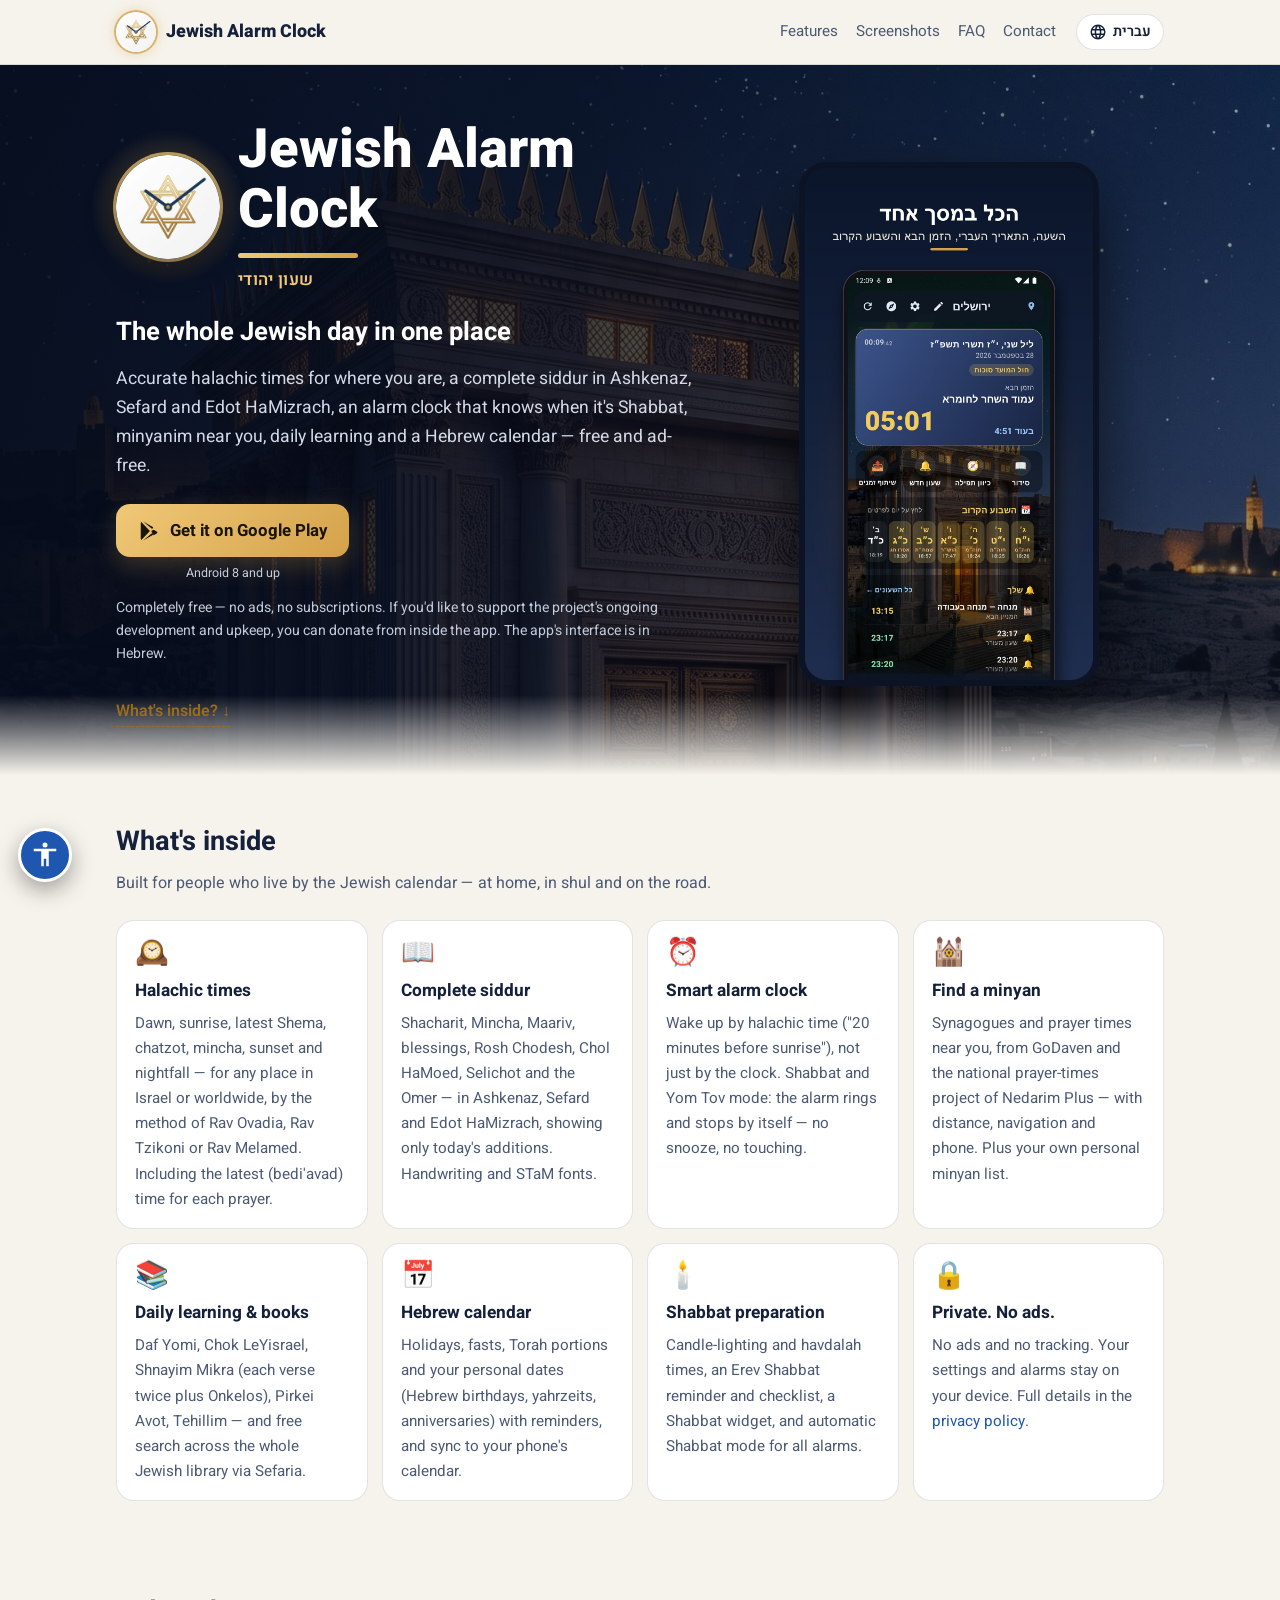
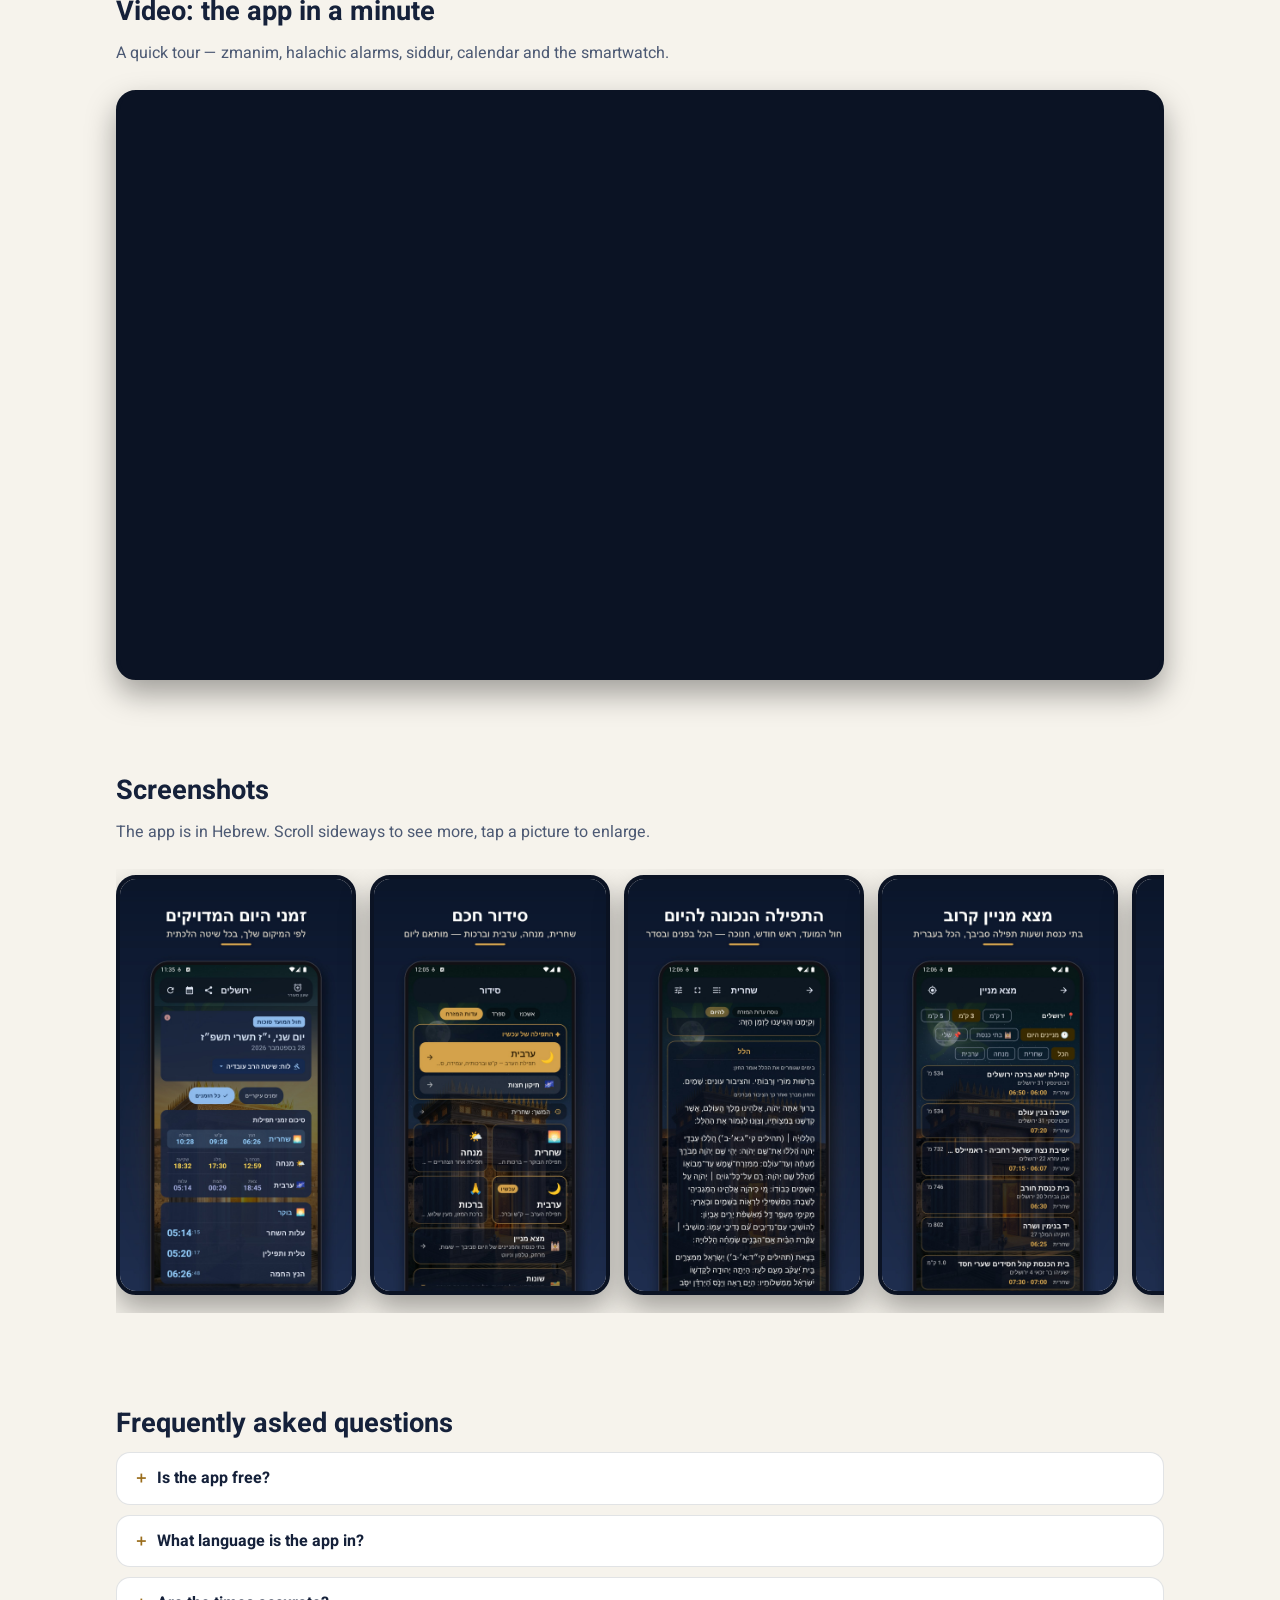
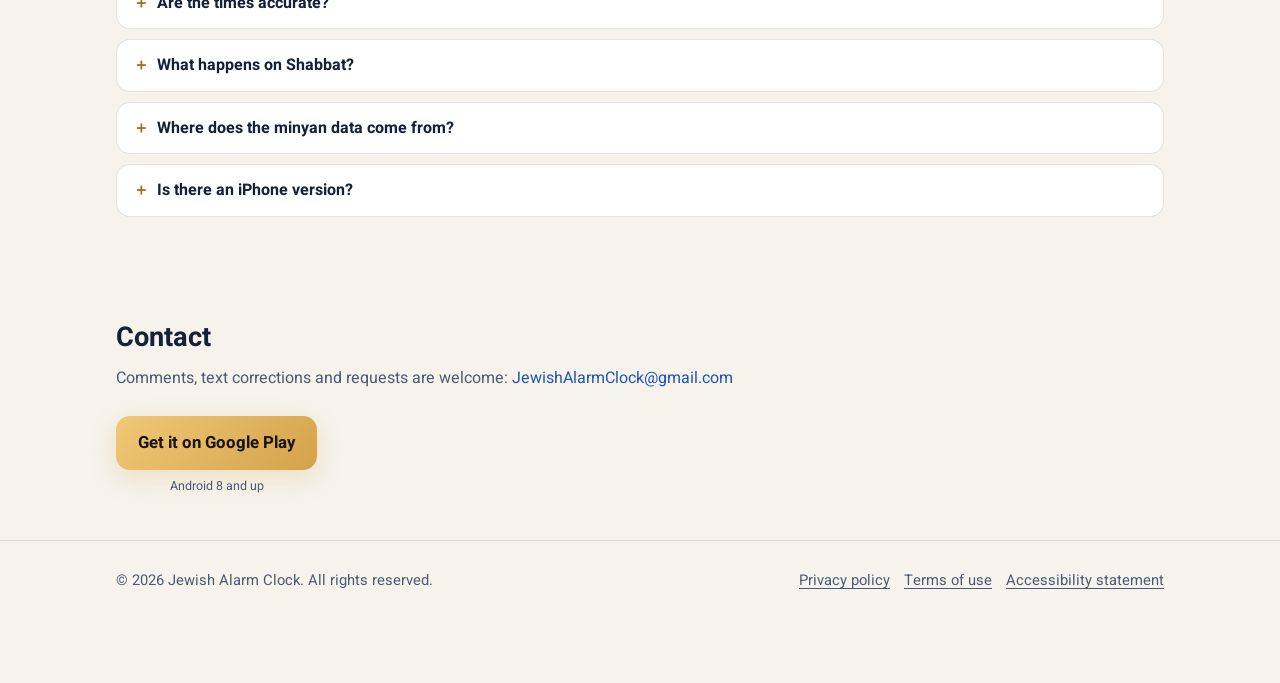
==== commit 962f2295: "Android 8+ under every download button" ====
--- a/en/index.html
+++ b/en/index.html
@@ -17,7 +17,7 @@
   <link rel="apple-touch-icon" href="../assets/logo-256.png">
   <link rel="preconnect" href="https://fonts.googleapis.com">
   <link href="https://fonts.googleapis.com/css2?family=Heebo:wght@400;500;600;700;800&display=swap" rel="stylesheet">
-  <link rel="stylesheet" href="../style.css?v=5">
+  <link rel="stylesheet" href="../style.css?v=6">
 </head>
 <body>
 <a class="skip" href="#main">Skip to content</a>
@@ -115,7 +115,10 @@
   <div class="wrap">
     <h2>Contact</h2>
     <p class="sub">Comments, text corrections and requests are welcome: <a href="mailto:JewishAlarmClock@gmail.com">JewishAlarmClock@gmail.com</a></p>
-    <a class="btn" href="https://play.google.com/store/apps/details?id=com.jewishalarmclock.app" rel="noopener">Get it on Google Play</a>
+    <div class="dl">
+      <a class="btn" href="https://play.google.com/store/apps/details?id=com.jewishalarmclock.app" rel="noopener">Get it on Google Play</a>
+      <span class="req">Android 8 and up</span>
+    </div>
   </div>
 </section>
 </main>
@@ -125,6 +128,6 @@
     <nav class="legal" aria-label="Legal documents"><a href="privacy.html">Privacy policy</a><a href="terms.html">Terms of use</a><a href="accessibility.html">Accessibility statement</a></nav>
   </div>
 </footer>
-<script src="../site.js?v=5" defer></script>
+<script src="../site.js?v=6" defer></script>
 </body>
 </html>
--- a/style.css
+++ b/style.css
@@ -127,8 +127,9 @@
 .hero .cta { display: flex; gap: 12px; flex-wrap: wrap; align-items: center; }
 .hero .note { font-size: .88rem; color: #c3cbdb; margin-top: 12px; }
 /* download button alone, requirement in small print under it; "what's inside" as a separate link below */
-.hero .dl { display: flex; flex-direction: column; align-items: center; gap: 6px; }
-.hero .req { font-size: .78rem; color: #c3cbdb; }
+.dl { display: inline-flex; flex-direction: column; align-items: center; gap: 6px; }
+.req { font-size: .78rem; color: var(--muted, #c3cbdb); }
+.hero .req { color: #c3cbdb; }
 .hero .morelink { display: inline-block; margin-top: 18px; color: var(--gold, #f3cc5e); font-weight: 600; text-decoration: none; border-bottom: 1px dashed currentColor; padding-bottom: 2px; }
 .hero .morelink:hover { opacity: .85; }
 .hero .shot {
